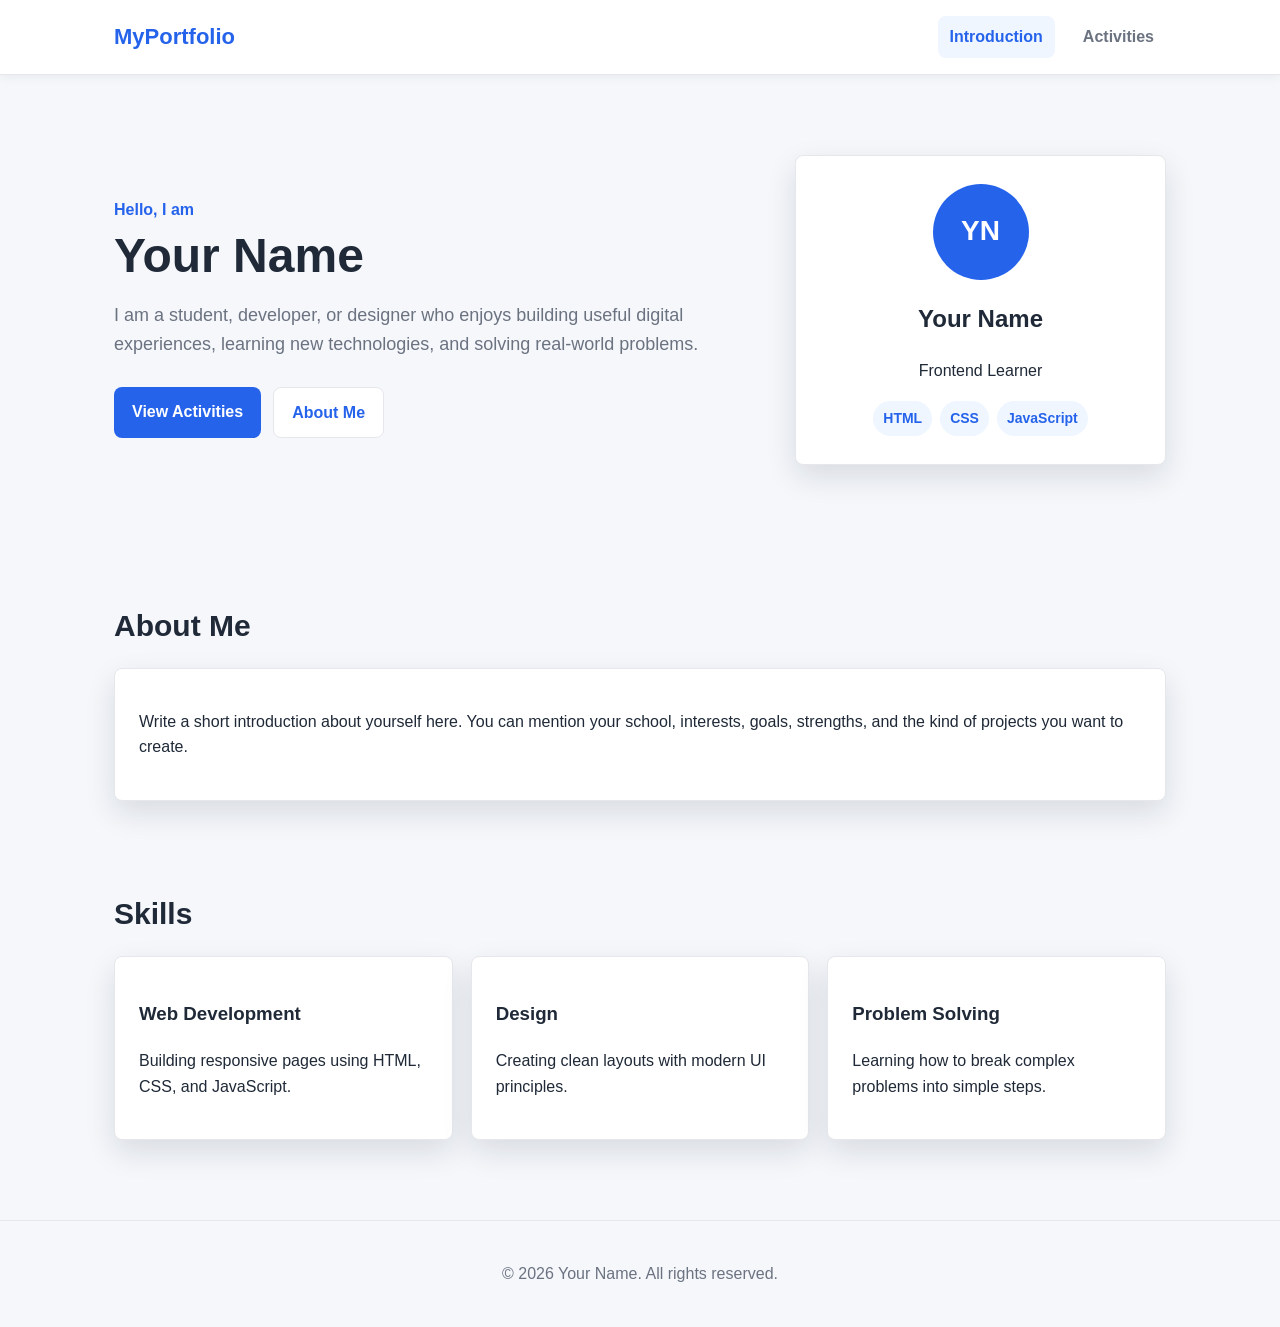
==== index.html @ 6ec76d99 "Add portfolio website" ====
<!DOCTYPE html>
<html lang="en">
<head>
  <meta charset="UTF-8" />
  <meta name="viewport" content="width=device-width, initial-scale=1.0" />
  <title>My Portfolio | Introduction</title>
  <link rel="stylesheet" href="styles.css" />
</head>
<body>
  <header class="app-header">
    <nav class="navbar">
      <a href="index.html" class="logo">MyPortfolio</a>
      <button class="menu-button" id="menuButton" aria-label="Open navigation">&#9776;</button>
      <div class="nav-links" id="navLinks">
        <a href="index.html" class="active">Introduction</a>
        <a href="activities.html">Activities</a>
      </div>
    </nav>
  </header>

  <main>
    <section class="hero">
      <div class="hero-content">
        <p class="eyebrow">Hello, I am</p>
        <h1>Your Name</h1>
        <p class="hero-text">
          I am a student, developer, or designer who enjoys building useful
          digital experiences, learning new technologies, and solving real-world
          problems.
        </p>
        <div class="hero-actions">
          <a href="activities.html" class="btn primary">View Activities</a>
          <a href="#about" class="btn secondary">About Me</a>
        </div>
      </div>

      <div class="profile-card">
        <div class="avatar">YN</div>
        <h2>Your Name</h2>
        <p>Frontend Learner</p>
        <div class="chip-row">
          <span>HTML</span>
          <span>CSS</span>
          <span>JavaScript</span>
        </div>
      </div>
    </section>

    <section class="section" id="about">
      <h2>About Me</h2>
      <div class="card">
        <p>
          Write a short introduction about yourself here. You can mention your
          school, interests, goals, strengths, and the kind of projects you want
          to create.
        </p>
      </div>
    </section>

    <section class="section">
      <h2>Skills</h2>
      <div class="grid">
        <div class="card">
          <h3>Web Development</h3>
          <p>Building responsive pages using HTML, CSS, and JavaScript.</p>
        </div>
        <div class="card">
          <h3>Design</h3>
          <p>Creating clean layouts with modern UI principles.</p>
        </div>
        <div class="card">
          <h3>Problem Solving</h3>
          <p>Learning how to break complex problems into simple steps.</p>
        </div>
      </div>
    </section>
  </main>

  <footer>
    <p>&copy; 2026 Your Name. All rights reserved.</p>
  </footer>

  <script src="script.js"></script>
</body>
</html>
---- styles.css ----
:root {
  --primary: #2563eb;
  --primary-dark: #1d4ed8;
  --background: #f5f7fb;
  --surface: #ffffff;
  --text: #1f2937;
  --muted: #6b7280;
  --border: #e5e7eb;
  --shadow: 0 12px 30px rgba(15, 23, 42, 0.12);
  --radius: 8px;
}

* {
  box-sizing: border-box;
}

body {
  margin: 0;
  font-family: Arial, sans-serif;
  background: var(--background);
  color: var(--text);
  line-height: 1.6;
}

.app-header {
  position: sticky;
  top: 0;
  z-index: 10;
  background: var(--surface);
  border-bottom: 1px solid var(--border);
  box-shadow: 0 2px 10px rgba(15, 23, 42, 0.06);
}

.navbar {
  max-width: 1100px;
  margin: 0 auto;
  padding: 16px 24px;
  display: flex;
  align-items: center;
  justify-content: space-between;
}

.logo {
  color: var(--primary);
  font-size: 22px;
  font-weight: 700;
  text-decoration: none;
}

.nav-links {
  display: flex;
  gap: 16px;
}

.nav-links a {
  color: var(--muted);
  text-decoration: none;
  font-weight: 600;
  padding: 8px 12px;
  border-radius: var(--radius);
}

.nav-links a:hover,
.nav-links a.active {
  color: var(--primary);
  background: #eff6ff;
}

.menu-button {
  display: none;
  border: none;
  background: var(--primary);
  color: white;
  font-size: 20px;
  padding: 8px 12px;
  border-radius: var(--radius);
  cursor: pointer;
}

.hero {
  max-width: 1100px;
  margin: 0 auto;
  padding: 80px 24px;
  display: grid;
  grid-template-columns: 1.4fr 0.8fr;
  gap: 32px;
  align-items: center;
}

.eyebrow {
  color: var(--primary);
  font-weight: 700;
  margin-bottom: 8px;
}

h1 {
  font-size: 48px;
  line-height: 1.1;
  margin: 0 0 16px;
}

.hero-text {
  color: var(--muted);
  font-size: 18px;
  max-width: 620px;
}

.hero-actions {
  margin-top: 28px;
  display: flex;
  gap: 12px;
  flex-wrap: wrap;
}

.btn {
  display: inline-block;
  padding: 12px 18px;
  border-radius: var(--radius);
  font-weight: 700;
  text-decoration: none;
}

.btn.primary {
  background: var(--primary);
  color: white;
}

.btn.primary:hover,
.icon-button:hover {
  background: var(--primary-dark);
}

.btn.secondary {
  background: var(--surface);
  color: var(--primary);
  border: 1px solid var(--border);
}

.profile-card,
.card,
.activity-card {
  background: var(--surface);
  border: 1px solid var(--border);
  border-radius: var(--radius);
  box-shadow: var(--shadow);
}

.profile-card {
  padding: 28px;
  text-align: center;
}

.avatar {
  width: 96px;
  height: 96px;
  margin: 0 auto 16px;
  border-radius: 50%;
  background: var(--primary);
  color: white;
  display: grid;
  place-items: center;
  font-size: 28px;
  font-weight: 700;
}

.chip-row {
  margin-top: 18px;
  display: flex;
  justify-content: center;
  gap: 8px;
  flex-wrap: wrap;
}

.chip-row span {
  background: #eff6ff;
  color: var(--primary);
  padding: 6px 10px;
  border-radius: 999px;
  font-size: 14px;
  font-weight: 700;
}

.section {
  max-width: 1100px;
  margin: 0 auto;
  padding: 32px 24px;
}

.section h2 {
  font-size: 30px;
  margin-bottom: 18px;
}

.card {
  padding: 24px;
}

.grid {
  display: grid;
  grid-template-columns: repeat(3, 1fr);
  gap: 18px;
}

.page-title {
  max-width: 1100px;
  margin: 0 auto;
  padding: 64px 24px 24px;
}

.page-title p {
  color: var(--muted);
  max-width: 650px;
}

.activity-list {
  display: grid;
  gap: 18px;
}

.activity-card {
  padding: 24px;
  display: flex;
  justify-content: space-between;
  gap: 20px;
  align-items: center;
}

.activity-date {
  color: var(--primary);
  font-weight: 700;
}

.activity-card h2 {
  margin: 8px 0;
}

.activity-card p {
  color: var(--muted);
  margin: 0;
}

.icon-button {
  border: none;
  background: var(--primary);
  color: white;
  padding: 10px 16px;
  border-radius: var(--radius);
  font-weight: 700;
  cursor: pointer;
}

footer {
  margin-top: 48px;
  padding: 24px;
  text-align: center;
  color: var(--muted);
  border-top: 1px solid var(--border);
}

@media (max-width: 768px) {
  .menu-button {
    display: block;
  }

  .nav-links {
    display: none;
    position: absolute;
    top: 65px;
    left: 24px;
    right: 24px;
    background: var(--surface);
    border: 1px solid var(--border);
    border-radius: var(--radius);
    box-shadow: var(--shadow);
    padding: 12px;
    flex-direction: column;
  }

  .nav-links.show {
    display: flex;
  }

  .hero {
    grid-template-columns: 1fr;
    padding-top: 48px;
  }

  h1 {
    font-size: 36px;
  }

  .grid {
    grid-template-columns: 1fr;
  }

  .activity-card {
    align-items: flex-start;
    flex-direction: column;
  }
}
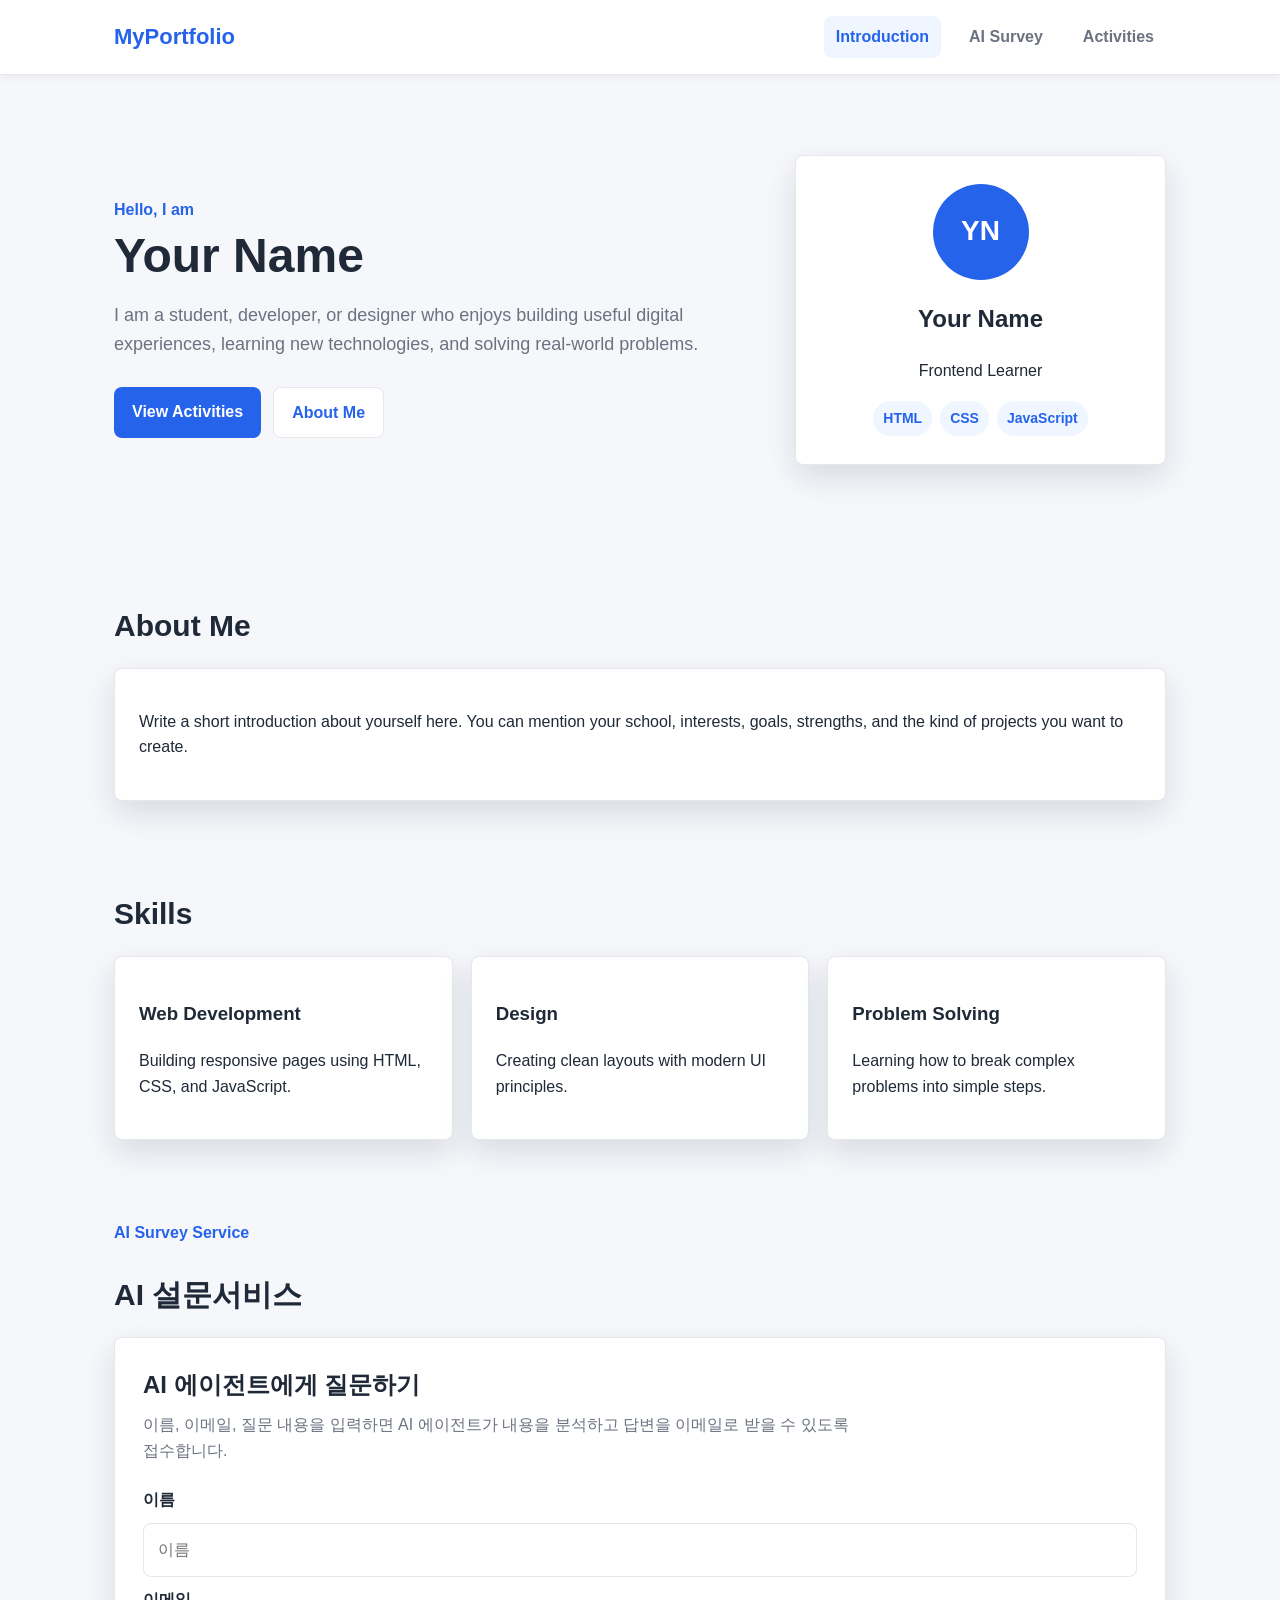
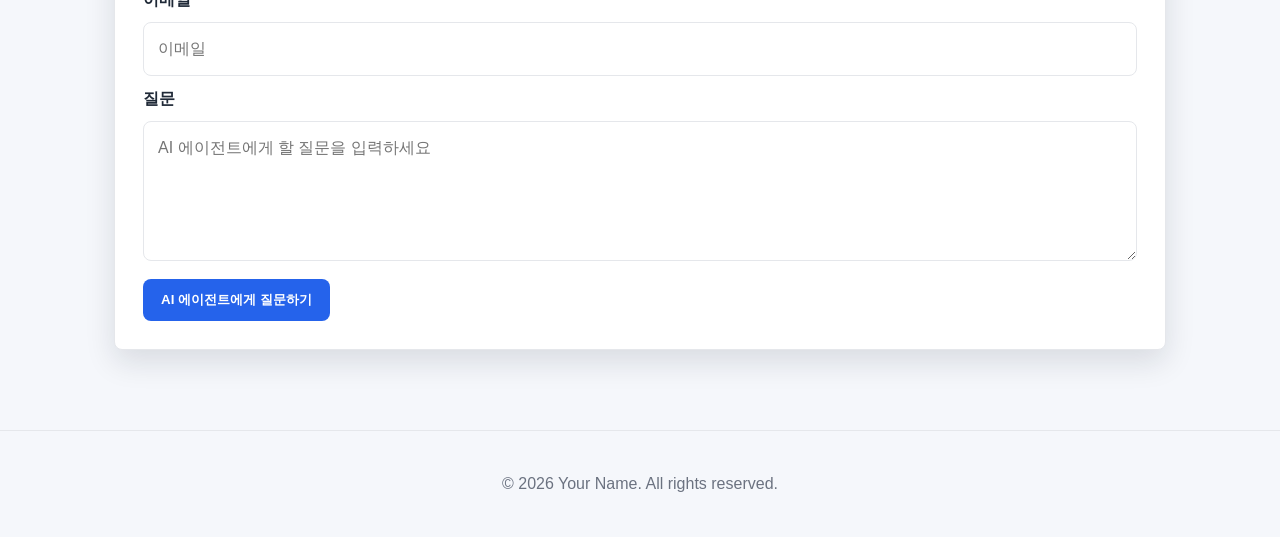
==== commit fc462225: "Add AI survey service form" ====
--- a/index.html
+++ b/index.html
@@ -13,6 +13,7 @@
       <button class="menu-button" id="menuButton" aria-label="Open navigation">&#9776;</button>
       <div class="nav-links" id="navLinks">
         <a href="index.html" class="active">Introduction</a>
+        <a href="#ai-survey">AI Survey</a>
         <a href="activities.html">Activities</a>
       </div>
     </nav>
@@ -74,6 +75,39 @@
         </div>
       </div>
     </section>
+
+    <section class="section" id="ai-survey">
+      <p class="eyebrow">AI Survey Service</p>
+      <h2>AI 설문서비스</h2>
+      <div class="contact-card">
+        <div class="contact-intro">
+          <h3>AI 에이전트에게 질문하기</h3>
+          <p>
+            이름, 이메일, 질문 내용을 입력하면 AI 에이전트가 내용을 분석하고
+            답변을 이메일로 받을 수 있도록 접수합니다.
+          </p>
+        </div>
+
+        <form id="contactForm" class="contact-form">
+          <label for="visitorName">이름</label>
+          <input type="text" id="visitorName" placeholder="이름" required />
+
+          <label for="visitorEmail">이메일</label>
+          <input type="email" id="visitorEmail" placeholder="이메일" required />
+
+          <label for="visitorMessage">질문</label>
+          <textarea
+            id="visitorMessage"
+            placeholder="AI 에이전트에게 할 질문을 입력하세요"
+            required
+          ></textarea>
+
+          <button type="submit" class="btn primary">AI 에이전트에게 질문하기</button>
+        </form>
+
+        <div id="responseMessage" class="response-message" aria-live="polite"></div>
+      </div>
+    </section>
   </main>
 
   <footer>
--- a/styles.css
+++ b/styles.css
@@ -138,7 +138,8 @@
 
 .profile-card,
 .card,
-.activity-card {
+.activity-card,
+.contact-card {
   background: var(--surface);
   border: 1px solid var(--border);
   border-radius: var(--radius);
@@ -247,6 +248,71 @@
   border-radius: var(--radius);
   font-weight: 700;
   cursor: pointer;
+}
+
+.contact-card {
+  padding: 28px;
+}
+
+.contact-intro {
+  margin-bottom: 24px;
+}
+
+.contact-intro h3 {
+  font-size: 24px;
+  margin: 0 0 8px;
+}
+
+.contact-intro p {
+  color: var(--muted);
+  margin: 0;
+  max-width: 720px;
+}
+
+.contact-form {
+  display: grid;
+  gap: 10px;
+}
+
+.contact-form label {
+  color: var(--text);
+  font-weight: 700;
+}
+
+.contact-form input,
+.contact-form textarea {
+  width: 100%;
+  border: 1px solid var(--border);
+  border-radius: var(--radius);
+  color: var(--text);
+  font: inherit;
+  padding: 13px 14px;
+  outline: none;
+  transition: border-color 0.2s ease, box-shadow 0.2s ease;
+}
+
+.contact-form textarea {
+  min-height: 140px;
+  resize: vertical;
+}
+
+.contact-form input:focus,
+.contact-form textarea:focus {
+  border-color: var(--primary);
+  box-shadow: 0 0 0 4px rgba(37, 99, 235, 0.12);
+}
+
+.contact-form button {
+  border: none;
+  cursor: pointer;
+  margin-top: 8px;
+  width: fit-content;
+}
+
+.response-message {
+  display: none;
+  font-weight: 700;
+  margin-top: 15px;
 }
 
 footer {
@@ -297,4 +363,8 @@
     align-items: flex-start;
     flex-direction: column;
   }
-}
+
+  .contact-form button {
+    width: 100%;
+  }
+}
